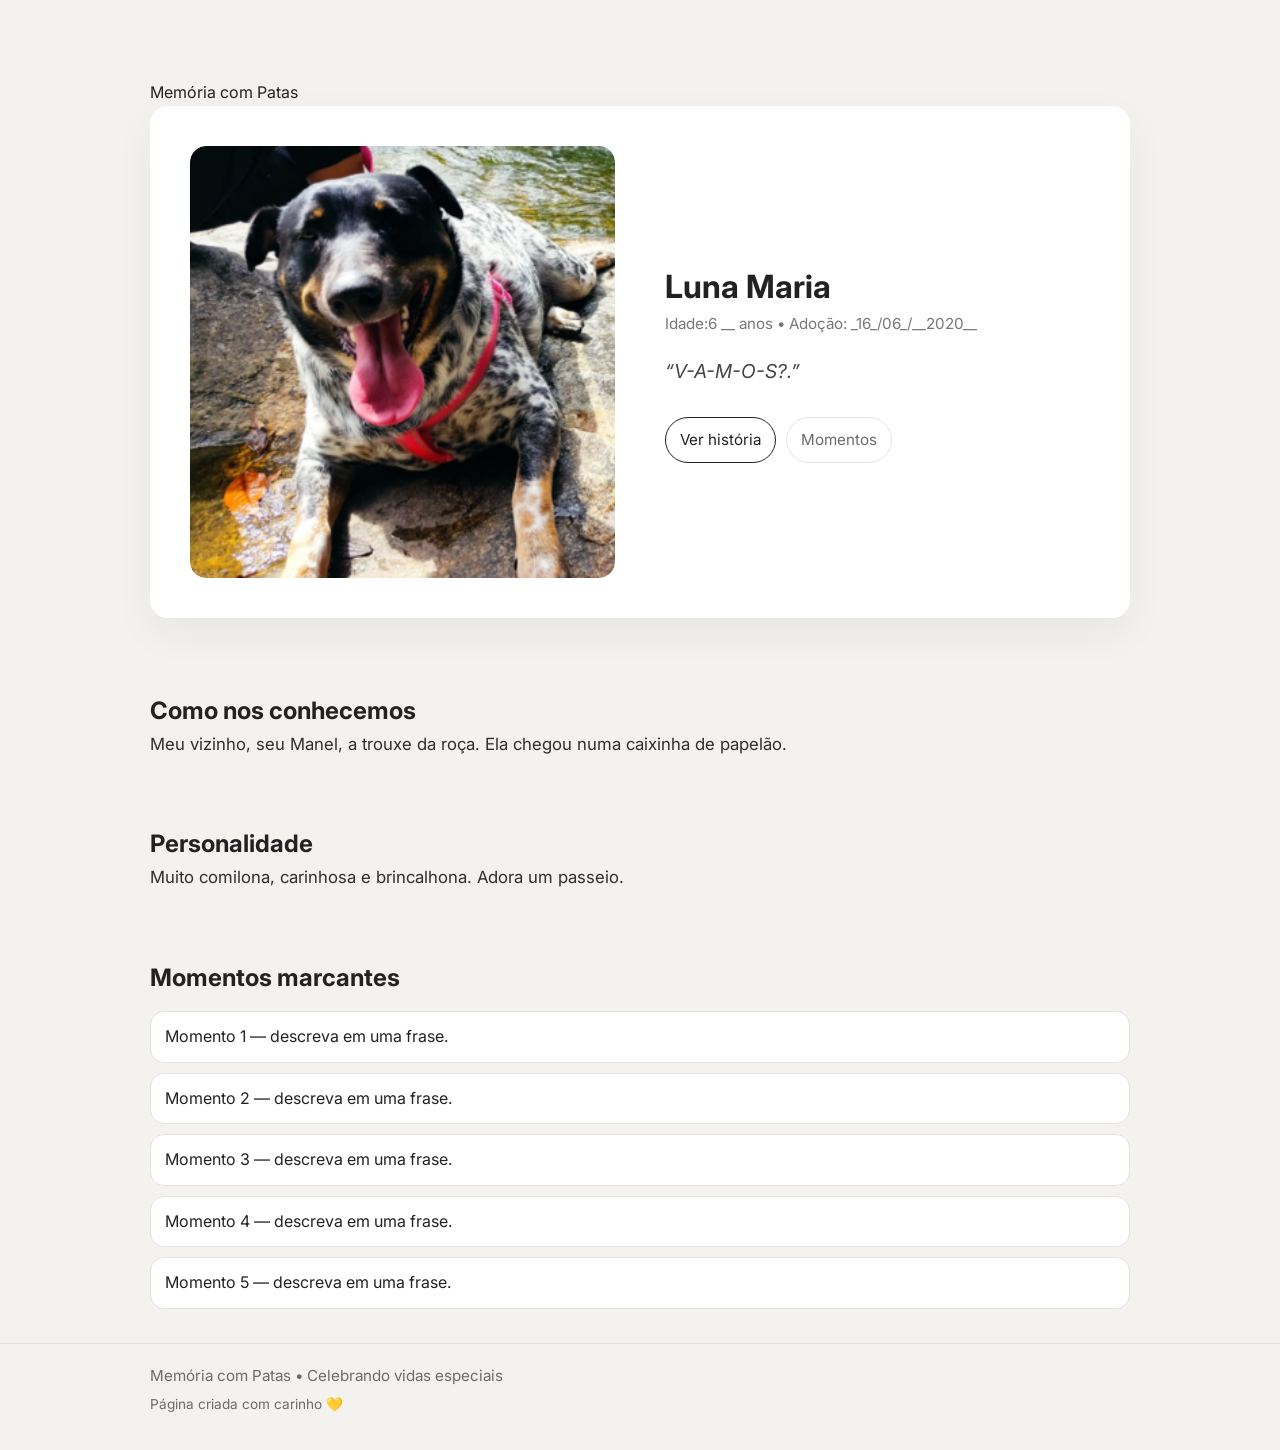
==== vida-modelo-1/index.html @ 33145efc "feat: refinamento do hero e ajuste de tipografia com Playfair e Inter" ====
<!DOCTYPE html>
<html lang="pt-BR">
<head>
  <meta charset="UTF-8" />
  <meta name="viewport" content="width=device-width, initial-scale=1.0" />
  <title>Memória com Patas • Modelo Vida</title>
  <link href="https://fonts.googleapis.com/css2?family=Inter:wght@300;400;500&family=Playfair+Display:wght@500;600;700&display=swap" rel="stylesheet">
  <link rel="stylesheet" href="./style.css" />
  
</head>

<body>
  <header class="hero">
    <div class="container">
      <p class="brand">Memória com Patas</p>

      <div class="hero-card">
        <div class="hero-media" aria-label="Foto do pet">
          <!-- Troque o caminho pela foto do pet -->
         <img src="luninha-perfil.jpg" alt="Foto do pet">
        </div>

        <div class="hero-text">
          <h1 class="pet-name">Luna Maria</h1>
          <p class="pet-meta">Idade:6 <span>__ anos</span> • Adoção: <span>_16_/06_/__2020__</span></p>

          <p class="pet-phrase">“V-A-M-O-S?.”</p>

          <div class="hero-actions">
            <a class="btn" href="#historia">Ver história</a>
            <a class="btn btn-ghost" href="#momentos">Momentos</a>
          </div>
        </div>
      </div>

    </div>
  </header>

  <main>
    <section id="historia" class="section">
      <div class="container">
        <h2>Como nos conhecemos</h2>
        <p class="text">
         Meu vizinho, seu Manel, a trouxe da roça. Ela chegou numa caixinha de papelão.
        </p>
      </div>
    </section>

    <section class="section">
      <div class="container">
        <h2>Personalidade</h2>
        <p class="text">
          Muito comilona, carinhosa e brincalhona. Adora um passeio.
        </p>
      </div>
    </section>

    <section id="momentos" class="section">
      <div class="container">
        <h2>Momentos marcantes</h2>

        <ul class="moments">
          <li class="moment">Momento 1 — descreva em uma frase.</li>
          <li class="moment">Momento 2 — descreva em uma frase.</li>
          <li class="moment">Momento 3 — descreva em uma frase.</li>
          <li class="moment">Momento 4 — descreva em uma frase.</li>
          <li class="moment">Momento 5 — descreva em uma frase.</li>
        </ul>
      </div>
    </section>
  </main>

  <footer class="footer">
    <div class="container">
      <p>Memória com Patas • Celebrando vidas especiais</p>
      <p class="small">Página criada com carinho 💛</p>
    </div>
  </footer>

  <script src="./script.js"></script>
</body>
</html>
---- vida-modelo-1/style.css ----
:root{
  --bg: #f7f6f3;
  --card: #ffffff;
  --text: #222;
  --muted: #6b6b6b;
  --line: #e6e3dd;
  --shadow: 0 10px 30px rgba(0,0,0,.06);
  --radius: 16px;
}

*{ margin:0; padding:0; box-sizing:border-box; }

body{
 font-family: 'Inter', sans-serif;
  background: #f4f2ee;
  color: #222;
  line-height: 1.6;
}

.container{
  width: min(980px, 92%);
  margin: 0 auto;
}

.brand{
  .brand {
  font-size: 0.75rem;
  letter-spacing: 3px;
  text-transform: uppercase;
  color: #999;
  margin-bottom: 25px;
}
}

.hero {
  padding: 80px 0 40px;
}

.hero-card {
  display: grid;
  grid-template-columns: 1fr 1fr;
  gap: 50px;
  background: #ffffff;
  border-radius: 18px;
  padding: 40px;
  box-shadow: 0 15px 40px rgba(0, 0, 0, 0.05);
}

.hero-media {
  border-radius: 16px;
  overflow: hidden;
}

.hero-media img {
  width: 100%;
  height: 100%;
  object-fit: cover;
  border-radius: 16px;
}

.hero-text {
  display: flex;
  flex-direction: column;
  justify-content: center;
}

.pet-name {
  .pet-name {
  font-family: 'Playfair Display', serif;
  font-size: 3.2rem;
  font-weight: 600;
  letter-spacing: 0.5px;
  margin-bottom: 18px;
  line-height: 1.2;
}
}

.pet-meta {
  font-size: 0.95rem;
  color: #777;
  margin-bottom: 20px;
}

.pet-phrase {
  font-style: italic;
  font-size: 1.2rem;
  color: #444;
  margin-bottom: 30px;
  line-height: 1.6;
}


.hero-actions{
  display:flex;
  gap: 10px;
  flex-wrap: wrap;
}

.btn{
  display:inline-block;
  padding: 10px 14px;
  border-radius: 999px;
  border: 1px solid var(--text);
  text-decoration: none;
  color: var(--text);
  font-size: .95rem;
  transition: .2s ease;
}

.btn:hover{
  transform: translateY(-1px);
}

.btn-ghost{
  border-color: var(--line);
  color: var(--muted);
}

.section{
  padding: 34px 0;
}

.section h2{
  section h2 {
  font-family: 'Playfair Display', serif;
  font-size: 1.8rem;
  font-weight: 600;
  margin-bottom: 10px;
}
}

.text{
  color: #2e2e2e;
  font-size: 1.05rem;
}

.moments{
  list-style: none;
  margin-top: 14px;
  display: grid;
  gap: 10px;
}

.moment{
  background: var(--card);
  border: 1px solid var(--line);
  border-radius: 14px;
  padding: 12px 14px;
}

.footer{
  border-top: 1px solid var(--line);
  padding: 20px 0 34px;
  color: var(--muted);
  font-size: .95rem;
}

.small{
  font-size: .85rem;
  margin-top: 6px;
}

/* Responsivo */
@media (max-width: 860px){
  .hero-card{
    grid-template-columns: 1fr;
  }
}
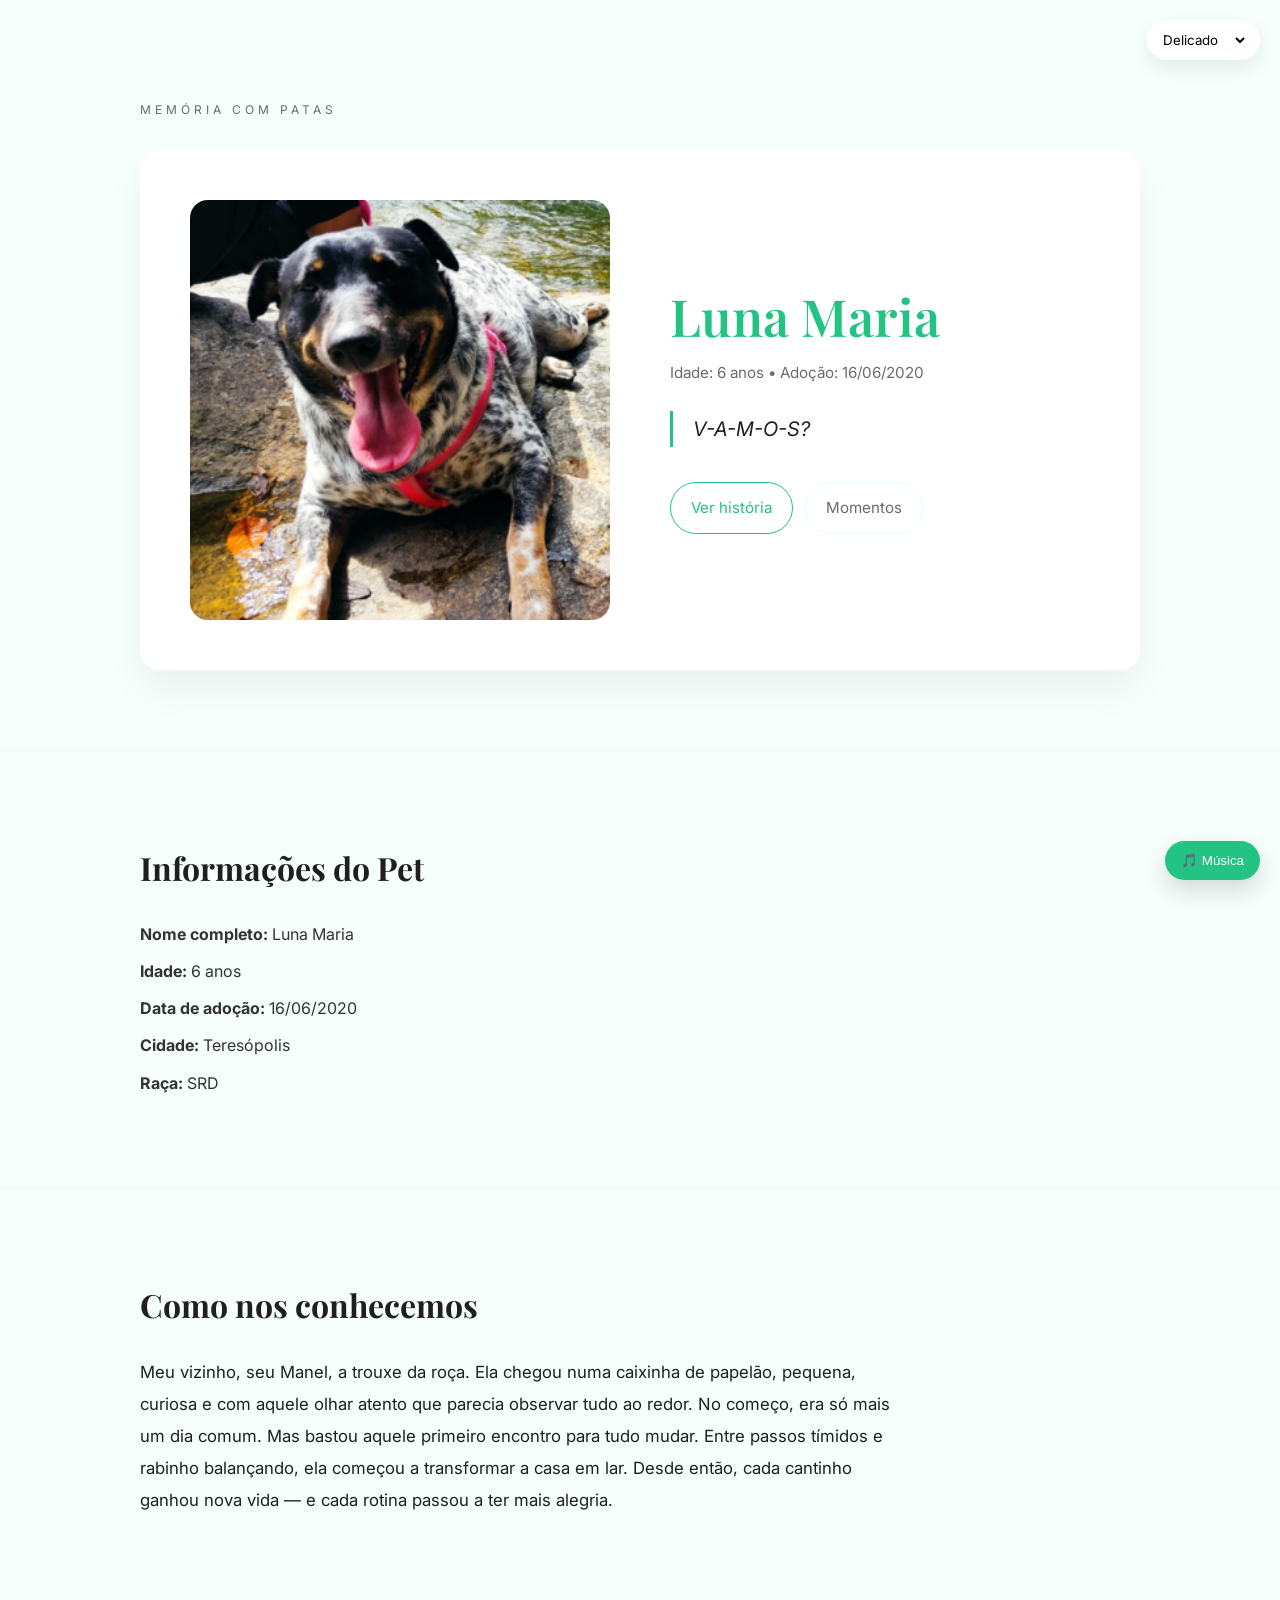
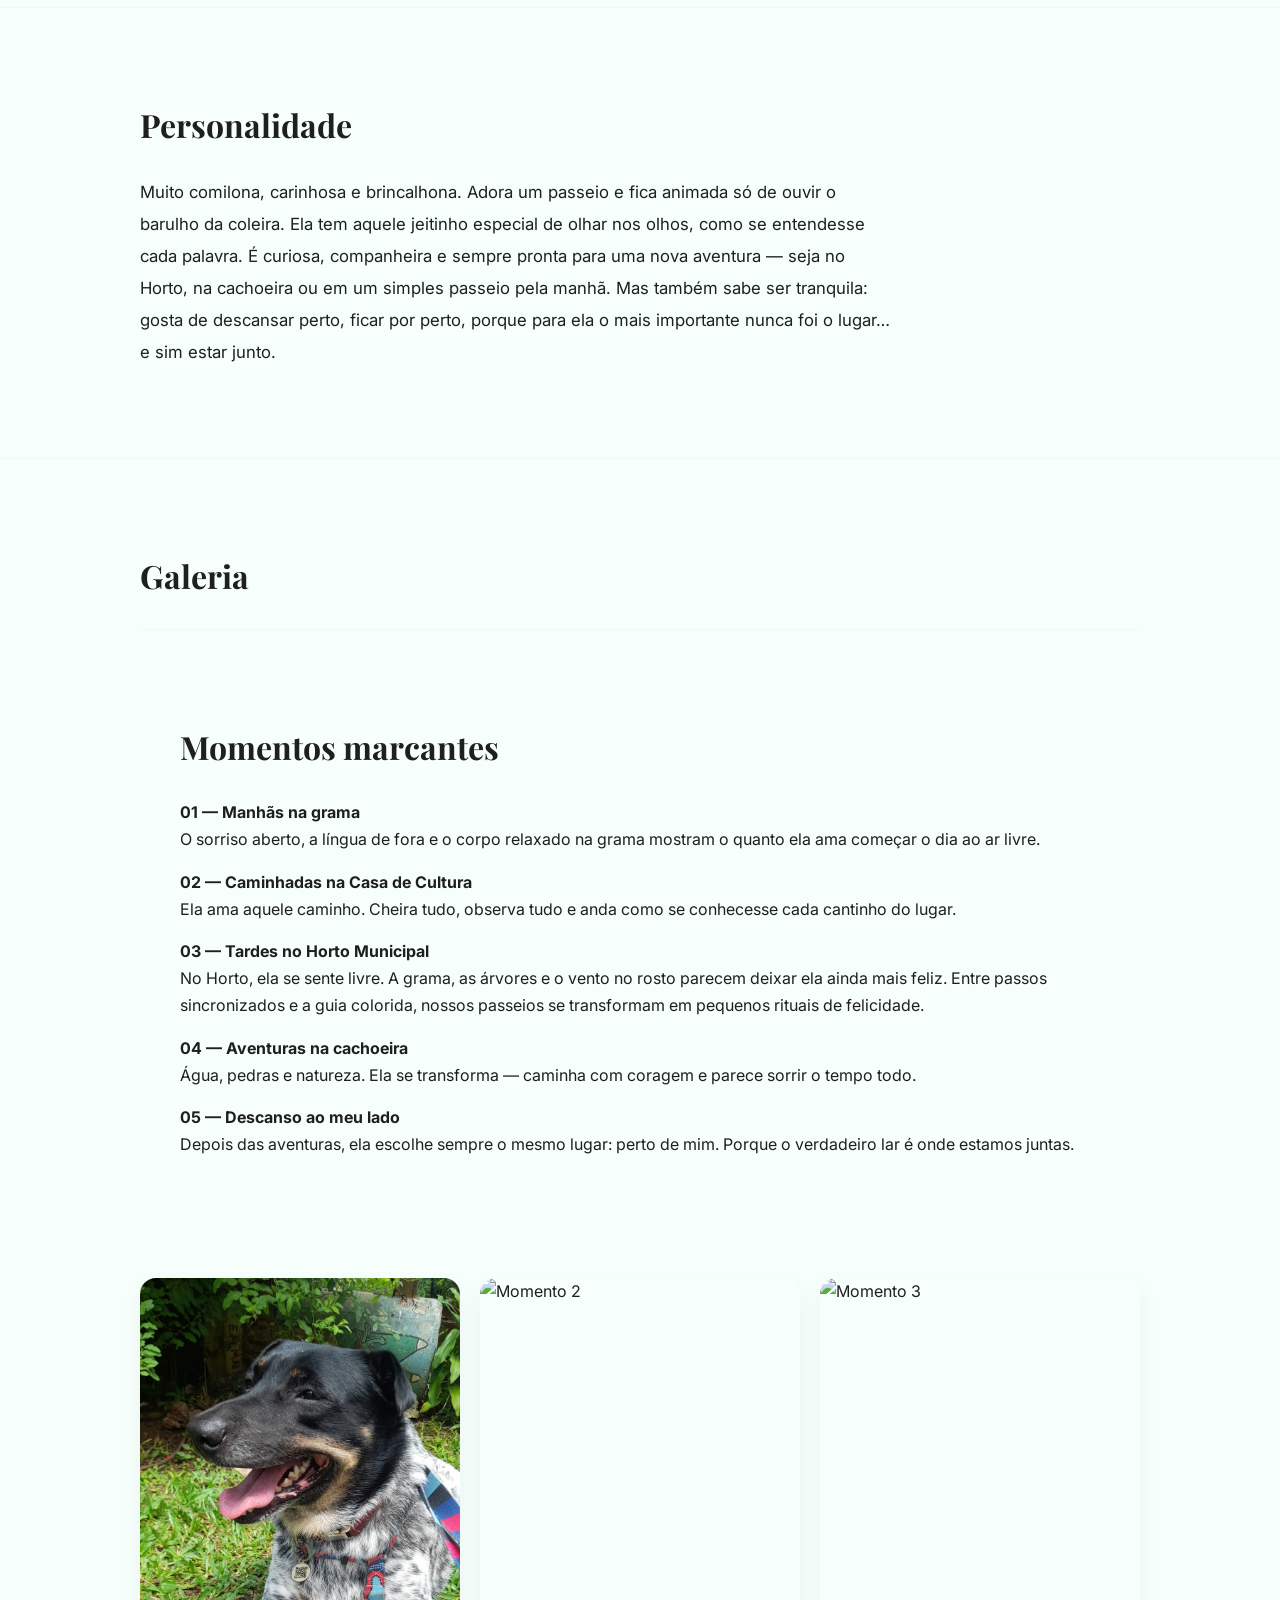
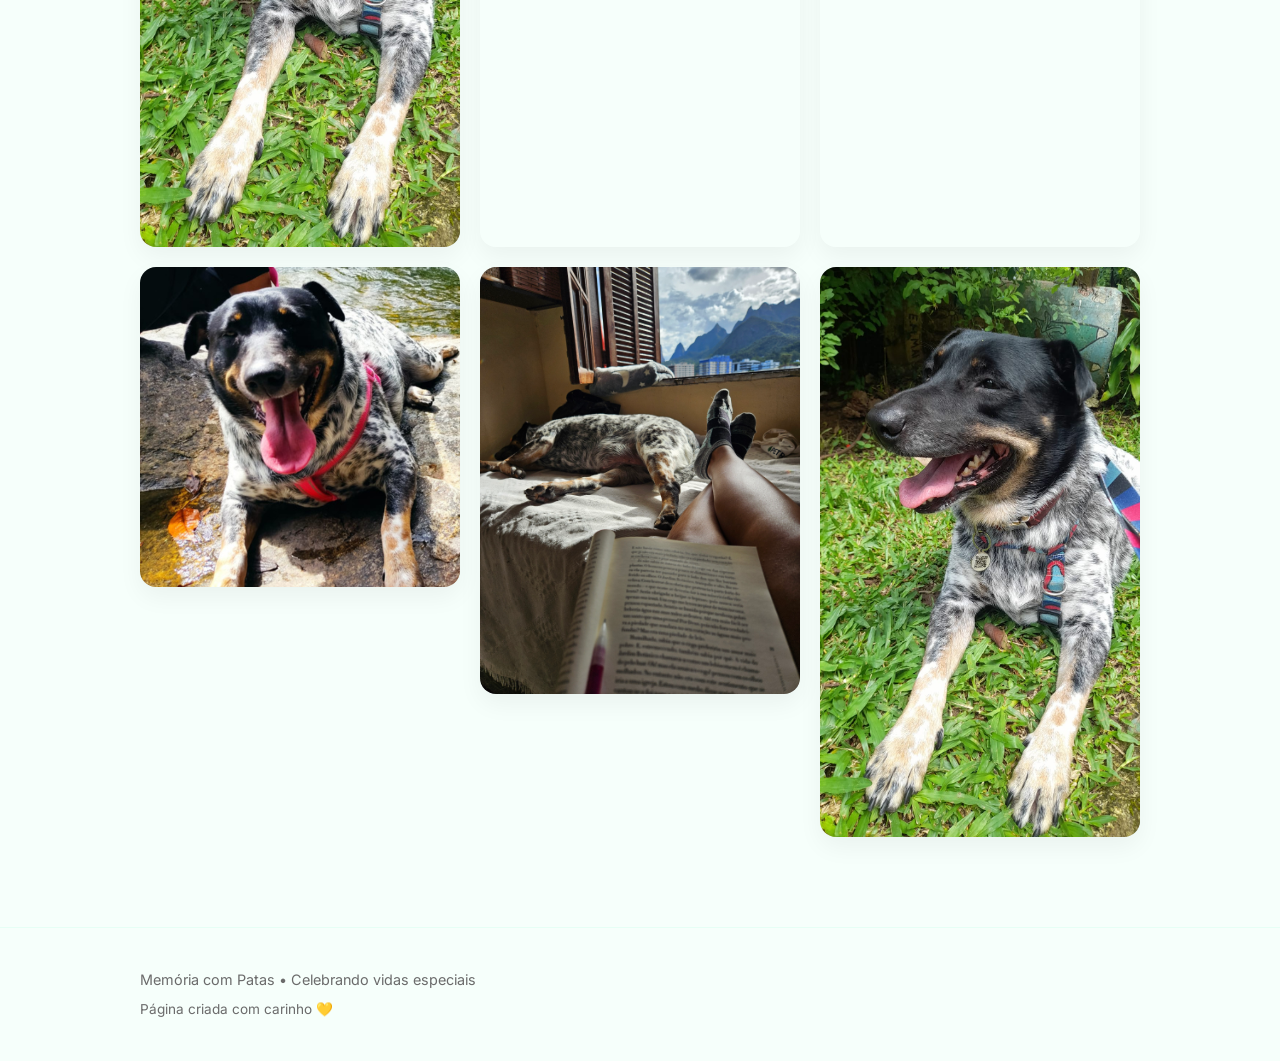
==== commit dc603998: "Implementa música opcional e troca de tema" ====
--- a/vida-modelo-1/index.html
+++ b/vida-modelo-1/index.html
@@ -4,70 +4,165 @@
   <meta charset="UTF-8" />
   <meta name="viewport" content="width=device-width, initial-scale=1.0" />
   <title>Memória com Patas • Modelo Vida</title>
+
   <link href="https://fonts.googleapis.com/css2?family=Inter:wght@300;400;500&family=Playfair+Display:wght@500;600;700&display=swap" rel="stylesheet">
   <link rel="stylesheet" href="./style.css" />
-  
 </head>
 
 <body>
+
+  <!-- HERO -->
   <header class="hero">
     <div class="container">
       <p class="brand">Memória com Patas</p>
 
       <div class="hero-card">
-        <div class="hero-media" aria-label="Foto do pet">
-          <!-- Troque o caminho pela foto do pet -->
-         <img src="luninha-perfil.jpg" alt="Foto do pet">
+
+        <div class="hero-media">
+         <img src="assets/img/perfil3.jpg" alt="Foto do pet">
         </div>
 
         <div class="hero-text">
           <h1 class="pet-name">Luna Maria</h1>
-          <p class="pet-meta">Idade:6 <span>__ anos</span> • Adoção: <span>_16_/06_/__2020__</span></p>
+          <p class="pet-meta">
+            Idade: 6 anos • Adoção: 16/06/2020
+          </p>
 
-          <p class="pet-phrase">“V-A-M-O-S?.”</p>
+          <p class="pet-phrase">V-A-M-O-S?</p>
 
           <div class="hero-actions">
             <a class="btn" href="#historia">Ver história</a>
             <a class="btn btn-ghost" href="#momentos">Momentos</a>
           </div>
         </div>
+
       </div>
-
     </div>
   </header>
 
+  <section class="section">
+  <div class="container">
+    <h2>Informações do Pet</h2>
+
+    <div class="pet-info">
+      <p><strong>Nome completo:</strong> Luna Maria</p>
+      <p><strong>Idade:</strong> 6 anos</p>
+      <p><strong>Data de adoção:</strong> 16/06/2020</p>
+      <p><strong>Cidade:</strong> Teresópolis</p>
+      <p><strong>Raça:</strong> SRD</p>
+    </div>
+  </div>
+</section>
+
   <main>
+
+    <!-- HISTÓRIA -->
     <section id="historia" class="section">
       <div class="container">
         <h2>Como nos conhecemos</h2>
         <p class="text">
-         Meu vizinho, seu Manel, a trouxe da roça. Ela chegou numa caixinha de papelão.
+         Meu vizinho, seu Manel, a trouxe da roça. Ela chegou numa caixinha de papelão, pequena, curiosa e com aquele olhar atento que parecia observar tudo ao redor.
+
+No começo, era só mais um dia comum. Mas bastou aquele primeiro encontro para tudo mudar. Entre passos tímidos e rabinho balançando, ela começou a transformar a casa em lar.
+
+Desde então, cada cantinho ganhou nova vida — e cada rotina passou a ter mais alegria.
         </p>
       </div>
     </section>
 
+    <!-- PERSONALIDADE -->
     <section class="section">
       <div class="container">
         <h2>Personalidade</h2>
         <p class="text">
-          Muito comilona, carinhosa e brincalhona. Adora um passeio.
+          Muito comilona, carinhosa e brincalhona. Adora um passeio e fica animada só de ouvir o barulho da coleira.
+
+Ela tem aquele jeitinho especial de olhar nos olhos, como se entendesse cada palavra. É curiosa, companheira e sempre pronta para uma nova aventura — seja no Horto, na cachoeira ou em um simples passeio pela manhã.
+
+Mas também sabe ser tranquila: gosta de descansar perto, ficar por perto, porque para ela o mais importante nunca foi o lugar… e sim estar junto.
         </p>
       </div>
     </section>
 
-    <section id="momentos" class="section">
+    <!-- MOMENTOS -->
+    
+    <!-- GALERIA (AGORA SEPARADA CORRETAMENTE) -->
+    <section class="section">
       <div class="container">
-        <h2>Momentos marcantes</h2>
+        <h2>Galeria</h2>
+<!-- MOMENTOS -->
+<section id="momentos" class="section">
+  <div class="container">
+    <h2>Momentos marcantes</h2>
 
-        <ul class="moments">
-          <li class="moment">Momento 1 — descreva em uma frase.</li>
-          <li class="moment">Momento 2 — descreva em uma frase.</li>
-          <li class="moment">Momento 3 — descreva em uma frase.</li>
-          <li class="moment">Momento 4 — descreva em uma frase.</li>
-          <li class="moment">Momento 5 — descreva em uma frase.</li>
-        </ul>
+    <div class="moments">
+
+      <div class="moment-card">
+        <p class="moment-text">
+          <strong>01 — Manhãs na grama</strong><br>
+          O sorriso aberto, a língua de fora e o corpo relaxado na grama mostram o quanto ela ama começar o dia ao ar livre.
+        </p>
+      </div>
+
+      <div class="moment-card">
+        <p class="moment-text">
+          <strong>02 — Caminhadas na Casa de Cultura</strong><br>
+          Ela ama aquele caminho. Cheira tudo, observa tudo e anda como se conhecesse cada cantinho do lugar.
+        </p>
+      </div>
+
+      <div class="moment-card">
+        <p class="moment-text">
+          <strong>03 — Tardes no Horto Municipal</strong><br>
+          No Horto, ela se sente livre. A grama, as árvores e o vento no rosto parecem deixar ela ainda mais feliz.  
+          Entre passos sincronizados e a guia colorida, nossos passeios se transformam em pequenos rituais de felicidade.
+        </p>
+      </div>
+
+      <div class="moment-card">
+        <p class="moment-text">
+          <strong>04 — Aventuras na cachoeira</strong><br>
+          Água, pedras e natureza. Ela se transforma — caminha com coragem e parece sorrir o tempo todo.
+        </p>
+      </div>
+
+      <div class="moment-card">
+        <p class="moment-text">
+          <strong>05 — Descanso ao meu lado</strong><br>
+          Depois das aventuras, ela escolhe sempre o mesmo lugar: perto de mim. Porque o verdadeiro lar é onde estamos juntas.
+        </p>
+      </div>
+
+    </div>
+  </div>
+</section>
+        <div class="gallery">
+          <img src="assets/img/galeria-1.jpg" alt="Momento 1">
+          <img src="assets/img/galeria-2.jpg" alt="Momento 2">
+          <img src="assets/img/galeria-3.jpg" alt="Momento 3">
+          <img src="assets/img/galeria-4.jpg" alt="Momento 4">
+          <img src="assets/img/galeria-5.jpg" alt="Momento 5">
+          <img src="assets/img/galeria-6.jpg" alt="Momento 6">
+        </div>
       </div>
     </section>
+
+   <section class="section" id="video-section" style="display: none;">
+  <div class="container">
+    <h2>Vídeo Especial</h2>
+
+    <div class="video-wrapper">
+      <iframe 
+        id="video-frame"
+        src=""
+        title="Vídeo do pet"
+        frameborder="0"
+        allowfullscreen>
+      </iframe>
+    </div>
+  </div>
+</section>
+
   </main>
 
   <footer class="footer">
@@ -77,6 +172,26 @@
     </div>
   </footer>
 
+
+
+  <!-- Música opcional -->
+<audio id="bg-music" loop></audio>
+
+<button id="music-toggle" class="music-btn" style="display: none;">
+  🎵 Música
+</button>
+
+<!-- Seletor de Tema -->
+<div class="theme-selector">
+  <select id="theme-select">
+    <option value="delicado">Delicado</option>
+    <option value="alegre">Alegre</option>
+    <option value="moderno">Moderno</option>
+    <option value="minimalista">Minimalista</option>
+  </select>
+</div>
+
   <script src="./script.js"></script>
+
 </body>
 </html>
--- a/vida-modelo-1/style.css
+++ b/vida-modelo-1/style.css
@@ -1,158 +1,239 @@
+/* ============================= */
+/* VARIÁVEIS */
+/* ============================= */
+
 :root{
-  --bg: #f7f6f3;
+  --bg: #f6fffb;
   --card: #ffffff;
-  --text: #222;
+  --text: #1f1f1f;
   --muted: #6b6b6b;
-  --line: #e6e3dd;
-  --shadow: 0 10px 30px rgba(0,0,0,.06);
-  --radius: 16px;
-}
-
-*{ margin:0; padding:0; box-sizing:border-box; }
+  --line: #e6fff5;
+  --accent: #23c483;
+  --shadow: 0 20px 40px rgba(0,0,0,.05);
+  --radius: 20px;
+}
+
+/* RESET */
+*{
+  margin:0;
+  padding:0;
+  box-sizing:border-box;
+}
 
 body{
- font-family: 'Inter', sans-serif;
-  background: #f4f2ee;
-  color: #222;
-  line-height: 1.6;
+  font-family: 'Inter', sans-serif;
+  background: var(--bg);
+  color: var(--text);
+  line-height: 1.7;
 }
 
 .container{
-  width: min(980px, 92%);
+  width: min(1000px, 92%);
   margin: 0 auto;
 }
 
+/* BRAND */
 .brand{
-  .brand {
   font-size: 0.75rem;
-  letter-spacing: 3px;
+  letter-spacing: 4px;
   text-transform: uppercase;
-  color: #999;
-  margin-bottom: 25px;
-}
-}
-
-.hero {
-  padding: 80px 0 40px;
-}
-
-.hero-card {
+  color: var(--muted);
+  margin: 40px 0 30px;
+}
+
+/* HERO */
+.hero{
+  padding: 60px 0 80px;
+}
+
+.hero-card{
   display: grid;
   grid-template-columns: 1fr 1fr;
-  gap: 50px;
-  background: #ffffff;
+  gap: 60px;
+  background: var(--card);
+  border-radius: var(--radius);
+  padding: 50px;
+  box-shadow: var(--shadow);
+}
+
+/* 🔥 FOTO PRINCIPAL CORRIGIDA */
+.hero-media{
+  height: 420px;
   border-radius: 18px;
-  padding: 40px;
-  box-shadow: 0 15px 40px rgba(0, 0, 0, 0.05);
-}
-
-.hero-media {
-  border-radius: 16px;
   overflow: hidden;
 }
 
-.hero-media img {
+.hero-media img{
   width: 100%;
   height: 100%;
   object-fit: cover;
-  border-radius: 16px;
-}
-
-.hero-text {
+}
+
+.hero-text{
   display: flex;
   flex-direction: column;
   justify-content: center;
 }
 
-.pet-name {
-  .pet-name {
+.pet-name{
   font-family: 'Playfair Display', serif;
   font-size: 3.2rem;
   font-weight: 600;
-  letter-spacing: 0.5px;
-  margin-bottom: 18px;
-  line-height: 1.2;
-}
-}
-
-.pet-meta {
+  margin-bottom: 15px;
+  line-height: 1.15;
+  color: var(--accent);
+}
+
+.pet-info{
+  display: grid;
+  gap: 10px;
+  margin-top: 15px;
+  font-size: 1rem;
+  color: #333;
+}
+
+.pet-info p{
+  margin: 0;
+}
+
+.pet-meta{
   font-size: 0.95rem;
-  color: #777;
-  margin-bottom: 20px;
-}
-
-.pet-phrase {
+  color: var(--muted);
+  margin-bottom: 25px;
+}
+
+.pet-phrase{
   font-style: italic;
-  font-size: 1.2rem;
-  color: #444;
-  margin-bottom: 30px;
-  line-height: 1.6;
-}
-
-
+  font-size: 1.25rem;
+  margin-bottom: 35px;
+  padding-left: 20px;
+  border-left: 3px solid var(--accent);
+  line-height: 1.8;
+}
+
+/* BOTÕES */
 .hero-actions{
   display:flex;
-  gap: 10px;
+  gap: 12px;
   flex-wrap: wrap;
 }
 
 .btn{
   display:inline-block;
-  padding: 10px 14px;
+  padding: 12px 20px;
   border-radius: 999px;
-  border: 1px solid var(--text);
+  border: 1px solid var(--accent);
   text-decoration: none;
-  color: var(--text);
+  color: var(--accent);
   font-size: .95rem;
-  transition: .2s ease;
+  transition: .3s ease;
 }
 
 .btn:hover{
-  transform: translateY(-1px);
+  background: var(--accent);
+  color: white;
 }
 
 .btn-ghost{
-  border-color: var(--line);
-  color: var(--muted);
-}
-
+  border: 1px solid var(--line);
+  color: var(--muted);
+}
+
+/* SEÇÕES */
 .section{
-  padding: 34px 0;
+  padding: 90px 0;
+  border-top: 1px solid var(--line);
 }
 
 .section h2{
-  section h2 {
   font-family: 'Playfair Display', serif;
-  font-size: 1.8rem;
-  font-weight: 600;
-  margin-bottom: 10px;
-}
+  font-size: 2rem;
+  margin-bottom: 25px;
 }
 
 .text{
-  color: #2e2e2e;
+  max-width: 750px;
   font-size: 1.05rem;
-}
-
+  line-height: 1.9;
+}
+
+/* MOMENTOS */
 .moments{
   list-style: none;
-  margin-top: 14px;
-  display: grid;
-  gap: 10px;
+  margin-top: 25px;
+  display: grid;
+  gap: 15px;
 }
 
 .moment{
   background: var(--card);
   border: 1px solid var(--line);
   border-radius: 14px;
-  padding: 12px 14px;
-}
-
+  padding: 14px 18px;
+}
+
+.gallery{
+  display: grid;
+  grid-template-columns: repeat(3, 1fr);
+  gap: 20px;
+  margin-top: 30px;
+}
+
+.gallery img{
+  width: 100%;
+  height: auto;
+  border-radius: 16px;
+  box-shadow: 0 10px 25px rgba(0,0,0,0.05);
+}
+
+.gallery img:hover{
+  transform: translateY(-5px);
+}
+
+.video-wrapper{
+  margin-top: 20px;
+  position: relative;
+  padding-bottom: 56.25%;
+  height: 0;
+  overflow: hidden;
+  border-radius: 16px;
+  box-shadow: 0 15px 35px rgba(0,0,0,0.08);
+}
+
+.video-wrapper iframe{
+  position: absolute;
+  top: 0;
+  left: 0;
+  width: 100%;
+  height: 100%;
+}
+
+.music-btn{
+  position: fixed;
+  bottom: 20px;
+  right: 20px;
+  background: var(--accent);
+  color: white;
+  border: none;
+  padding: 12px 16px;
+  border-radius: 999px;
+  cursor: pointer;
+  box-shadow: 0 10px 25px rgba(0,0,0,0.15);
+  transition: 0.3s ease;
+}
+
+.music-btn:hover{
+  transform: scale(1.05);
+}
+
+
+
+/* FOOTER */
 .footer{
   border-top: 1px solid var(--line);
-  padding: 20px 0 34px;
-  color: var(--muted);
-  font-size: .95rem;
+  padding: 40px 0;
+  color: var(--muted);
+  font-size: .9rem;
 }
 
 .small{
@@ -160,9 +241,37 @@
   margin-top: 6px;
 }
 
-/* Responsivo */
-@media (max-width: 860px){
+/* RESPONSIVO */
+@media (max-width: 900px){
+
   .hero-card{
     grid-template-columns: 1fr;
   }
+
+  .pet-name{
+    font-size: 2.5rem;
+  }
+
+  .gallery{
+    grid-template-columns: 1fr;
+  }
+}
+
+.theme-selector{
+  position: fixed;
+  top: 20px;
+  right: 20px;
+  background: white;
+  padding: 8px 12px;
+  border-radius: 999px;
+  box-shadow: 0 8px 20px rgba(0,0,0,0.08);
+  font-size: 0.9rem;
+}
+
+.theme-selector select{
+  border: none;
+  outline: none;
+  background: transparent;
+  font-family: 'Inter', sans-serif;
+  cursor: pointer;
 }
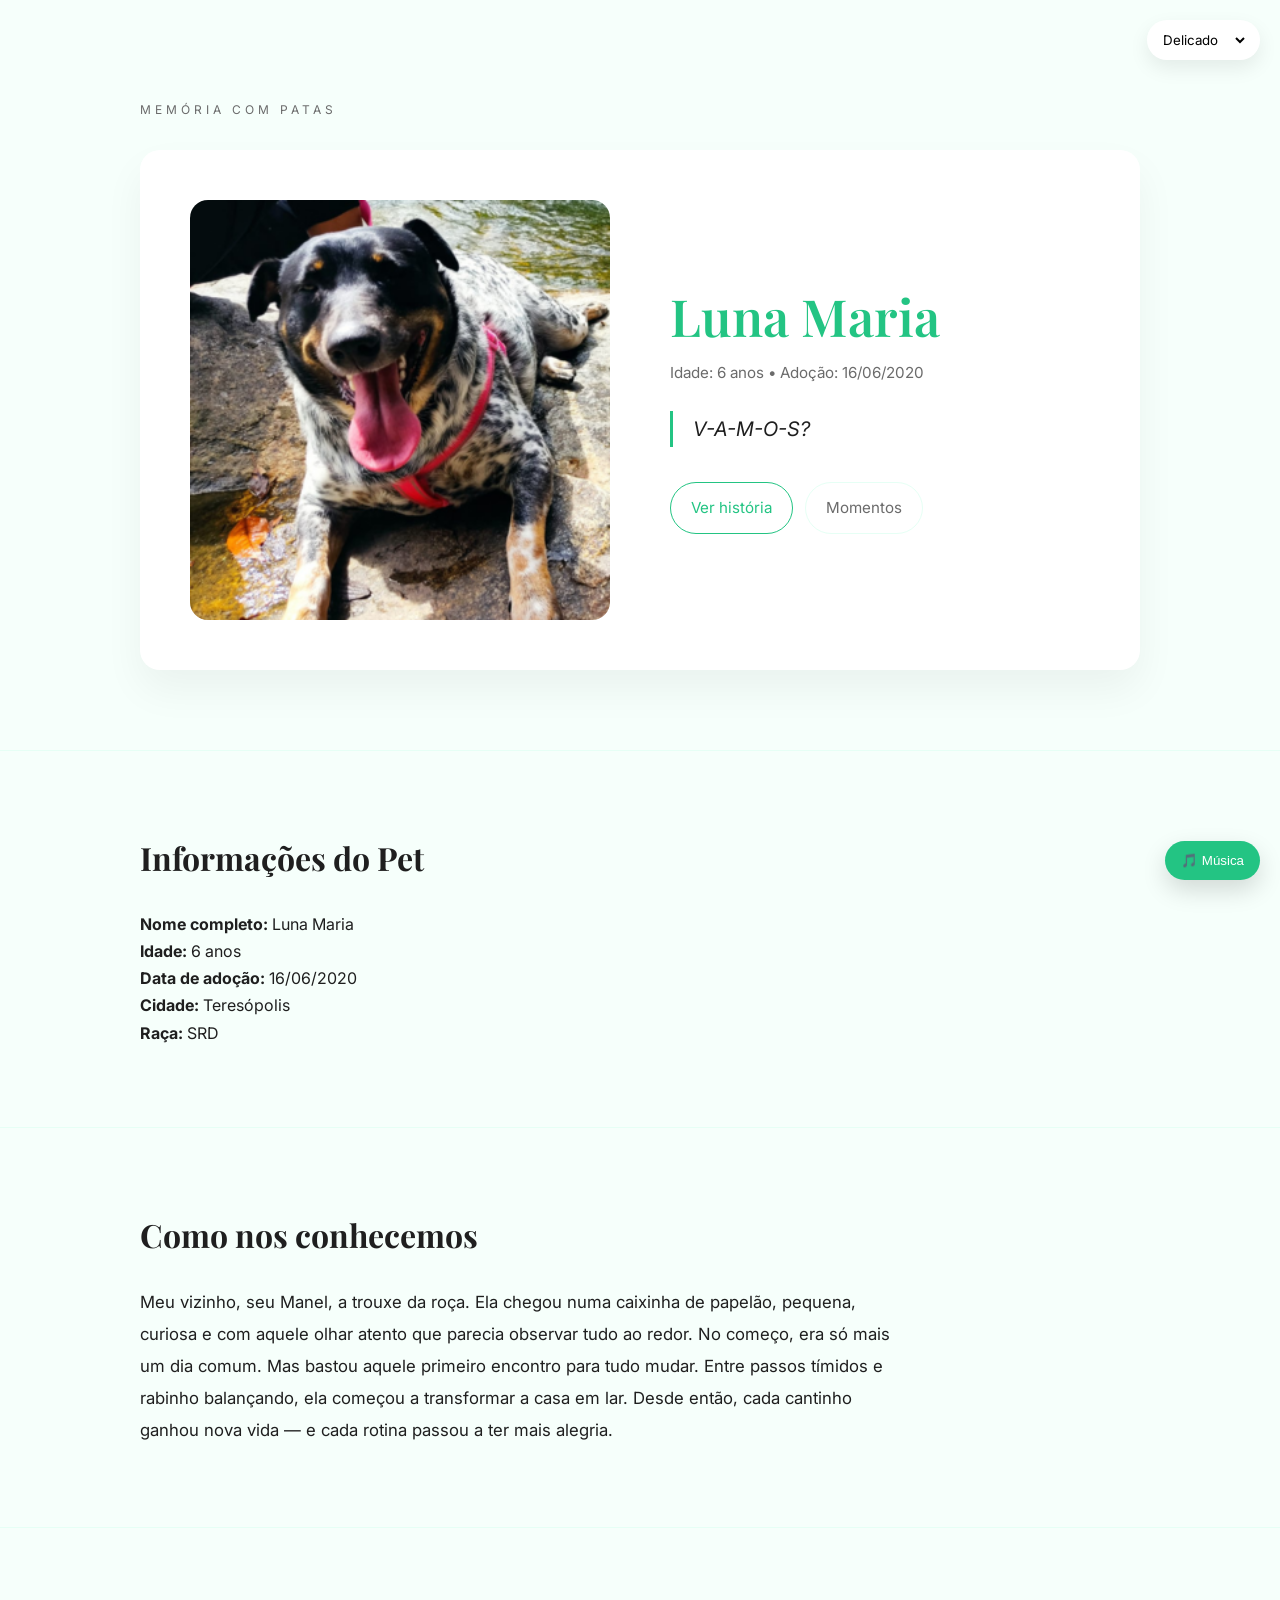
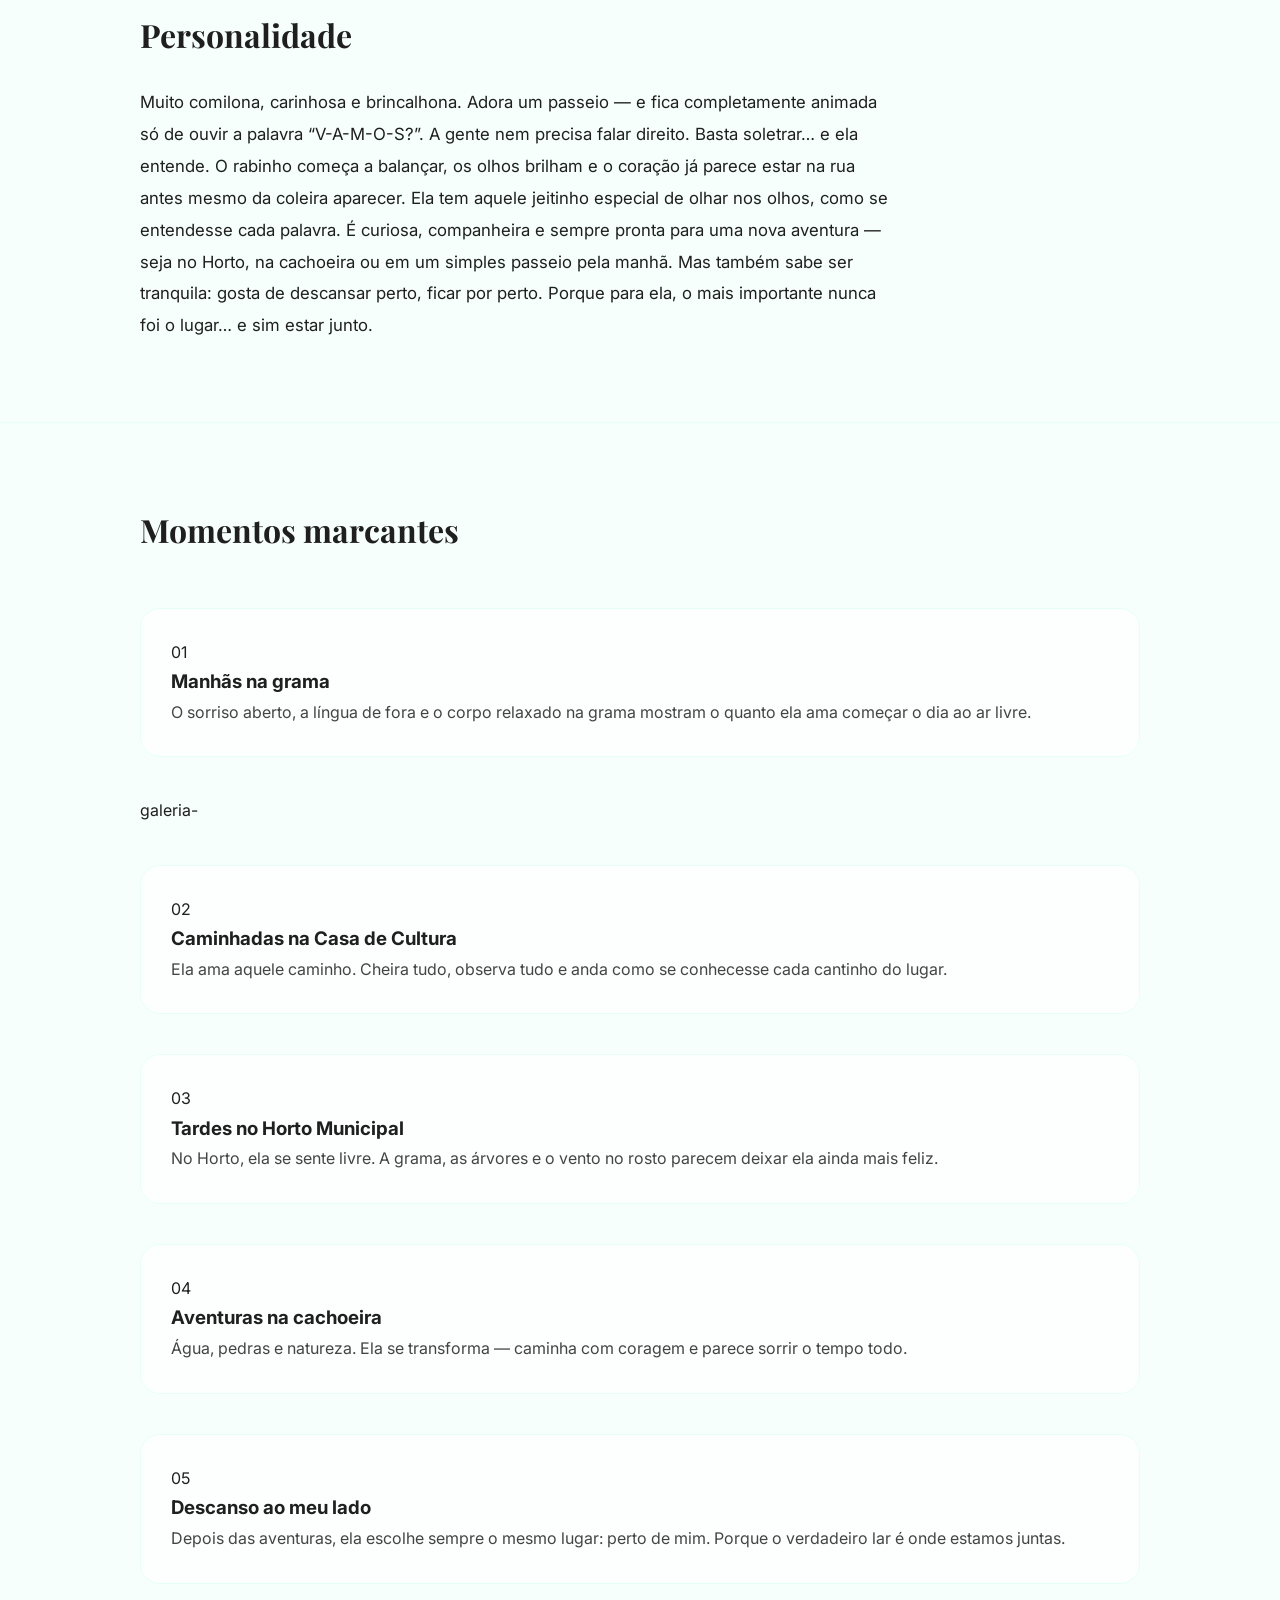
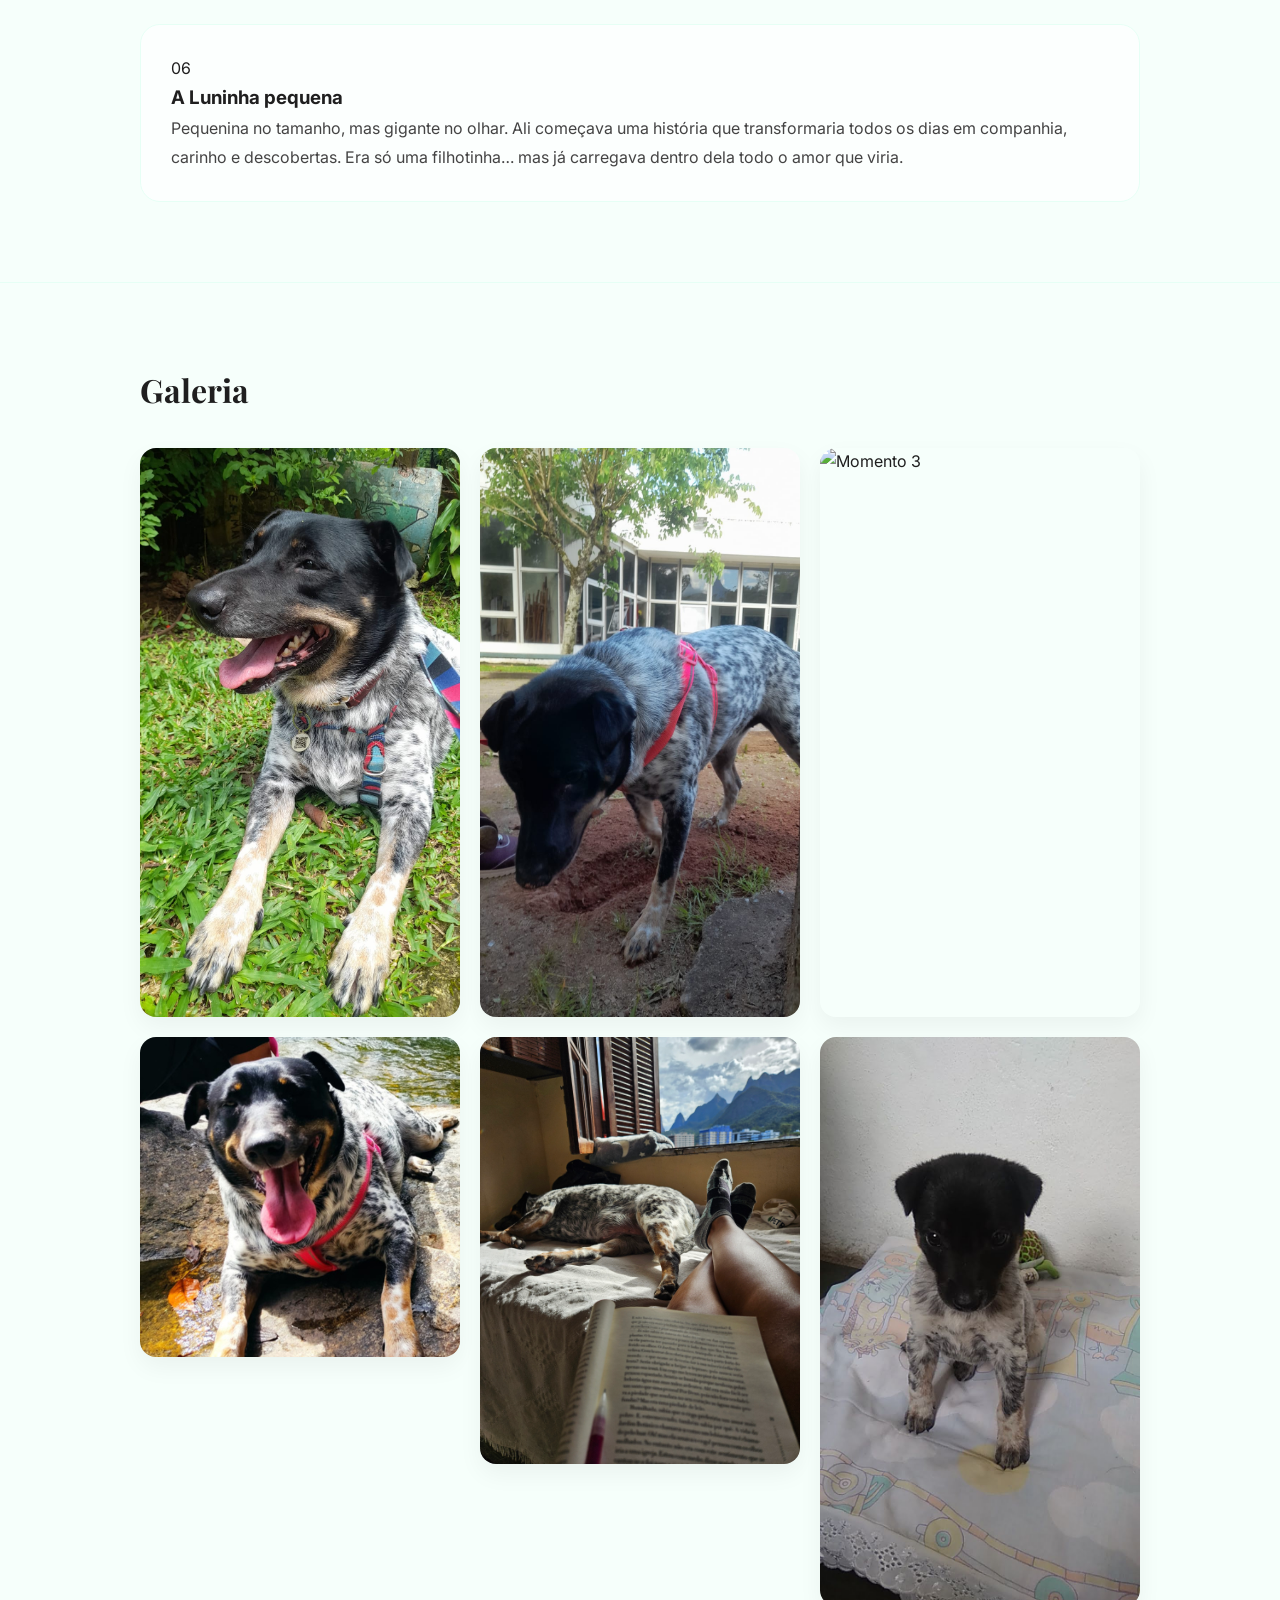
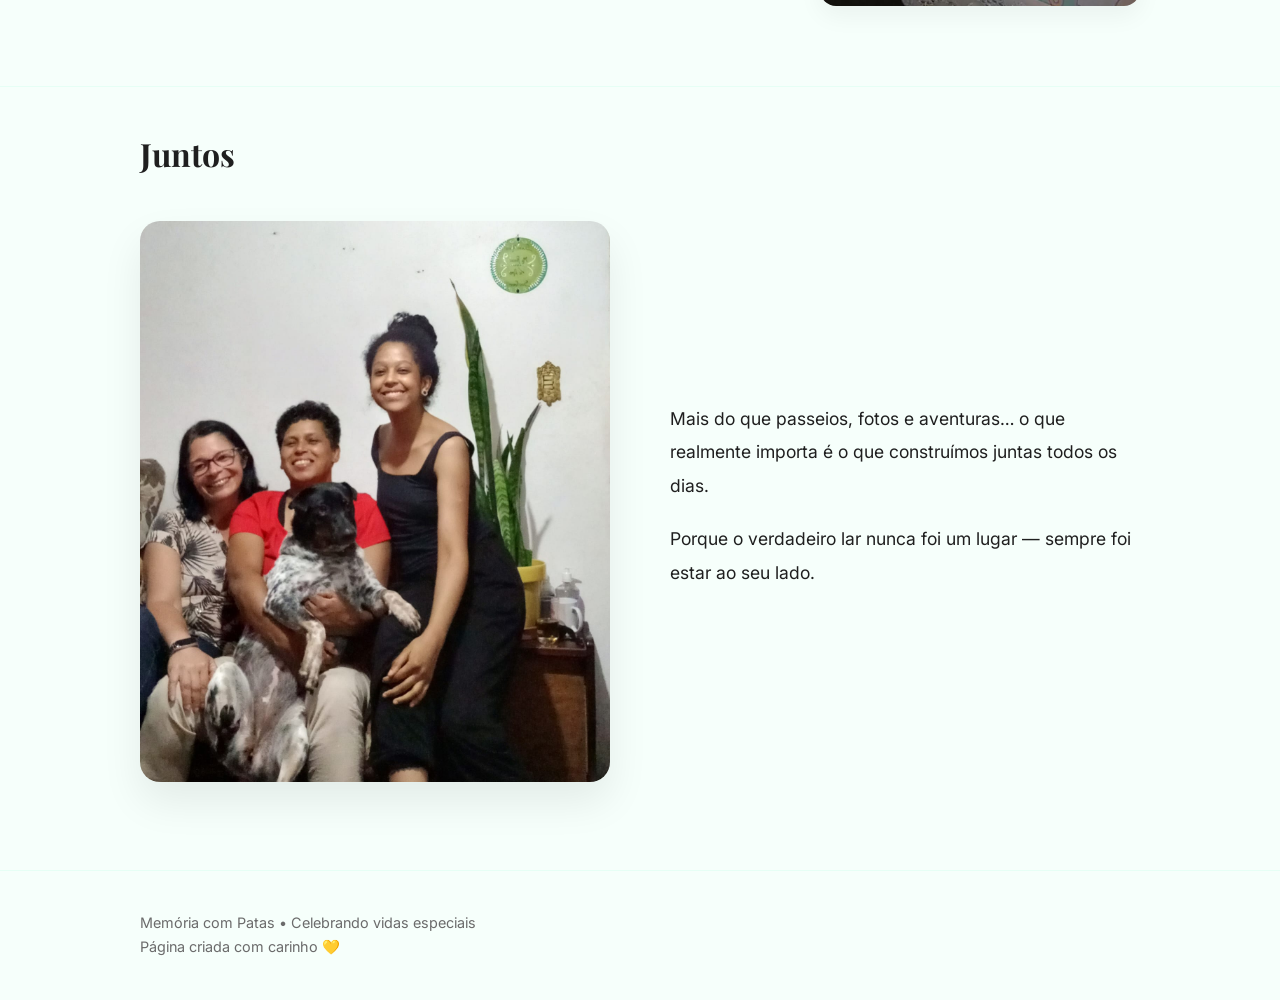
==== commit 47e3b0f1: "Atualiza imagens da galeria do modelo Memória com Patas" ====
--- a/vida-modelo-1/index.html
+++ b/vida-modelo-1/index.html
@@ -75,22 +75,20 @@
       <div class="container">
         <h2>Personalidade</h2>
         <p class="text">
-          Muito comilona, carinhosa e brincalhona. Adora um passeio e fica animada só de ouvir o barulho da coleira.
+        Muito comilona, carinhosa e brincalhona.
+Adora um passeio — e fica completamente animada só de ouvir a palavra “V-A-M-O-S?”.
+
+A gente nem precisa falar direito. Basta soletrar… e ela entende.
+O rabinho começa a balançar, os olhos brilham e o coração já parece estar na rua antes mesmo da coleira aparecer.
 
 Ela tem aquele jeitinho especial de olhar nos olhos, como se entendesse cada palavra. É curiosa, companheira e sempre pronta para uma nova aventura — seja no Horto, na cachoeira ou em um simples passeio pela manhã.
 
-Mas também sabe ser tranquila: gosta de descansar perto, ficar por perto, porque para ela o mais importante nunca foi o lugar… e sim estar junto.
+Mas também sabe ser tranquila: gosta de descansar perto, ficar por perto. Porque para ela, o mais importante nunca foi o lugar… e sim estar junto.
         </p>
       </div>
     </section>
 
-    <!-- MOMENTOS -->
-    
-    <!-- GALERIA (AGORA SEPARADA CORRETAMENTE) -->
-    <section class="section">
-      <div class="container">
-        <h2>Galeria</h2>
-<!-- MOMENTOS -->
+   <!-- MOMENTOS -->
 <section id="momentos" class="section">
   <div class="container">
     <h2>Momentos marcantes</h2>
@@ -98,54 +96,89 @@
     <div class="moments">
 
       <div class="moment-card">
-        <p class="moment-text">
-          <strong>01 — Manhãs na grama</strong><br>
+        <div class="moment-header">
+          <span class="moment-number">01</span>
+          <h3 class="moment-title">Manhãs na grama</h3>
+        </div>
+        <p class="moment-text">
           O sorriso aberto, a língua de fora e o corpo relaxado na grama mostram o quanto ela ama começar o dia ao ar livre.
         </p>
       </div>
-
-      <div class="moment-card">
-        <p class="moment-text">
-          <strong>02 — Caminhadas na Casa de Cultura</strong><br>
+galeria-
+      <div class="moment-card">
+        <div class="moment-header">
+          <span class="moment-number">02</span>
+          <h3 class="moment-title">Caminhadas na Casa de Cultura</h3>
+        </div>
+        <p class="moment-text">
           Ela ama aquele caminho. Cheira tudo, observa tudo e anda como se conhecesse cada cantinho do lugar.
         </p>
       </div>
 
       <div class="moment-card">
-        <p class="moment-text">
-          <strong>03 — Tardes no Horto Municipal</strong><br>
-          No Horto, ela se sente livre. A grama, as árvores e o vento no rosto parecem deixar ela ainda mais feliz.  
-          Entre passos sincronizados e a guia colorida, nossos passeios se transformam em pequenos rituais de felicidade.
-        </p>
-      </div>
-
-      <div class="moment-card">
-        <p class="moment-text">
-          <strong>04 — Aventuras na cachoeira</strong><br>
+        <div class="moment-header">
+          <span class="moment-number">03</span>
+          <h3 class="moment-title">Tardes no Horto Municipal</h3>
+        </div>
+        <p class="moment-text">
+          No Horto, ela se sente livre. A grama, as árvores e o vento no rosto parecem deixar ela ainda mais feliz.
+        </p>
+      </div>
+
+      <div class="moment-card">
+        <div class="moment-header">
+          <span class="moment-number">04</span>
+          <h3 class="moment-title">Aventuras na cachoeira</h3>
+        </div>
+        <p class="moment-text">
           Água, pedras e natureza. Ela se transforma — caminha com coragem e parece sorrir o tempo todo.
         </p>
       </div>
 
       <div class="moment-card">
-        <p class="moment-text">
-          <strong>05 — Descanso ao meu lado</strong><br>
+        <div class="moment-header">
+          <span class="moment-number">05</span>
+          <h3 class="moment-title">Descanso ao meu lado</h3>
+        </div>
+        <p class="moment-text">
           Depois das aventuras, ela escolhe sempre o mesmo lugar: perto de mim. Porque o verdadeiro lar é onde estamos juntas.
         </p>
       </div>
 
-    </div>
-  </div>
-</section>
-        <div class="gallery">
-          <img src="assets/img/galeria-1.jpg" alt="Momento 1">
-          <img src="assets/img/galeria-2.jpg" alt="Momento 2">
-          <img src="assets/img/galeria-3.jpg" alt="Momento 3">
-          <img src="assets/img/galeria-4.jpg" alt="Momento 4">
-          <img src="assets/img/galeria-5.jpg" alt="Momento 5">
-          <img src="assets/img/galeria-6.jpg" alt="Momento 6">
-        </div>
-      </div>
-    </section>
+      <div class="moment-card">
+        <div class="moment-header">
+          <span class="moment-number">06</span>
+          <h3 class="moment-title">A Luninha pequena</h3>
+        </div>
+        <p class="moment-text">
+          Pequenina no tamanho, mas gigante no olhar.
+Ali começava uma história que transformaria todos os dias em companhia, carinho e descobertas.
+Era só uma filhotinha… mas já carregava dentro dela todo o amor que viria.
+        </p>
+      </div>
+
+    </div>
+  </div>
+</section>
+
+
+<!-- GALERIA -->
+<section class="section">
+  <div class="container">
+    <h2>Galeria</h2>
+
+    <div class="gallery">
+      <img src="assets/img/galeria-1.jpg" alt="Momento 1">
+      <img src="assets/img/galeria-02.jpg" alt="Momento 2">
+      <img src="assets/img/galeria-3.jpg" alt="Momento 3">
+      <img src="assets/img/galeria-4.jpg" alt="Momento 4">
+      <img src="assets/img/galeria-5.jpg" alt="Momento 5">
+      <img src="assets/img/galeria-06.jpg" alt="Momento 6">
+     
+    </div>
+
+  </div>
+</section>
 
    <section class="section" id="video-section" style="display: none;">
   <div class="container">
@@ -160,6 +193,33 @@
         allowfullscreen>
       </iframe>
     </div>
+  </div>
+</section>
+
+<!-- JUNTOS -->
+<section class="section" id="juntos" style="display: none;">
+  <div class="container">
+
+    <h2>Juntos</h2>
+
+    <div class="together-wrapper">
+      <div class="together-photo">
+        <img id="tutor-photo" src="" alt="Tutor e pet">
+      </div>
+
+      <div class="together-text">
+        <p>
+          Mais do que passeios, fotos e aventuras…  
+          o que realmente importa é o que construímos juntas todos os dias.
+        </p>
+
+        <p>
+          Porque o verdadeiro lar nunca foi um lugar —  
+          sempre foi estar ao seu lado.
+        </p>
+      </div>
+    </div>
+
   </div>
 </section>
 
--- a/vida-modelo-1/style.css
+++ b/vida-modelo-1/style.css
@@ -13,7 +13,10 @@
   --radius: 20px;
 }
 
+/* ============================= */
 /* RESET */
+/* ============================= */
+
 *{
   margin:0;
   padding:0;
@@ -25,14 +28,33 @@
   background: var(--bg);
   color: var(--text);
   line-height: 1.7;
-}
+  opacity: 0;
+  animation: fadeIn 1.2s ease forwards;
+}
+
+@keyframes fadeIn {
+  to { opacity: 1; }
+}
+
+*{
+  transition: background-color 0.4s ease,
+              color 0.4s ease,
+              border-color 0.4s ease;
+}
+
+/* ============================= */
+/* CONTAINER */
+/* ============================= */
 
 .container{
   width: min(1000px, 92%);
   margin: 0 auto;
 }
 
+/* ============================= */
 /* BRAND */
+/* ============================= */
+
 .brand{
   font-size: 0.75rem;
   letter-spacing: 4px;
@@ -41,7 +63,10 @@
   margin: 40px 0 30px;
 }
 
+/* ============================= */
 /* HERO */
+/* ============================= */
+
 .hero{
   padding: 60px 0 80px;
 }
@@ -56,7 +81,6 @@
   box-shadow: var(--shadow);
 }
 
-/* 🔥 FOTO PRINCIPAL CORRIGIDA */
 .hero-media{
   height: 420px;
   border-radius: 18px;
@@ -67,6 +91,12 @@
   width: 100%;
   height: 100%;
   object-fit: cover;
+  transition: transform 0.6s ease, filter 0.6s ease;
+}
+
+.hero-media img:hover{
+  transform: scale(1.03);
+  filter: brightness(1.05);
 }
 
 .hero-text{
@@ -84,18 +114,6 @@
   color: var(--accent);
 }
 
-.pet-info{
-  display: grid;
-  gap: 10px;
-  margin-top: 15px;
-  font-size: 1rem;
-  color: #333;
-}
-
-.pet-info p{
-  margin: 0;
-}
-
 .pet-meta{
   font-size: 0.95rem;
   color: var(--muted);
@@ -111,7 +129,10 @@
   line-height: 1.8;
 }
 
+/* ============================= */
 /* BOTÕES */
+/* ============================= */
+
 .hero-actions{
   display:flex;
   gap: 12px;
@@ -119,7 +140,6 @@
 }
 
 .btn{
-  display:inline-block;
   padding: 12px 20px;
   border-radius: 999px;
   border: 1px solid var(--accent);
@@ -139,9 +159,12 @@
   color: var(--muted);
 }
 
+/* ============================= */
 /* SEÇÕES */
+/* ============================= */
+
 .section{
-  padding: 90px 0;
+  padding: 80px 0;
   border-top: 1px solid var(--line);
 }
 
@@ -157,20 +180,38 @@
   line-height: 1.9;
 }
 
-/* MOMENTOS */
+/* ============================= */
+/* MOMENTOS PREMIUM */
+/* ============================= */
+
 .moments{
-  list-style: none;
-  margin-top: 25px;
   display: grid;
-  gap: 15px;
-}
-
-.moment{
-  background: var(--card);
+  gap: 40px;
+  margin-top: 50px;
+}
+
+.moment-card{
+  padding: 30px;
+  background: rgba(255,255,255,0.7);
+  border-radius: 20px;
+  backdrop-filter: blur(6px);
   border: 1px solid var(--line);
-  border-radius: 14px;
-  padding: 14px 18px;
-}
+  transition: transform 0.4s ease, box-shadow 0.4s ease;
+}
+
+.moment-card:hover{
+  transform: translateY(-5px);
+  box-shadow: 0 15px 35px rgba(0,0,0,0.08);
+}
+
+.moment-text{
+  line-height: 1.8;
+  color: #444;
+}
+
+/* ============================= */
+/* GALERIA */
+/* ============================= */
 
 .gallery{
   display: grid;
@@ -184,11 +225,21 @@
   height: auto;
   border-radius: 16px;
   box-shadow: 0 10px 25px rgba(0,0,0,0.05);
+  transition: transform 0.4s ease;
 }
 
 .gallery img:hover{
-  transform: translateY(-5px);
-}
+  transform: translateY(-6px);
+}
+
+/* reduz espaço só da galeria */
+.gallery-section{
+  padding-bottom: 40px;
+}
+
+/* ============================= */
+/* VÍDEO */
+/* ============================= */
 
 .video-wrapper{
   margin-top: 20px;
@@ -202,11 +253,52 @@
 
 .video-wrapper iframe{
   position: absolute;
-  top: 0;
-  left: 0;
   width: 100%;
   height: 100%;
 }
+
+/* ============================= */
+/* SEÇÃO JUNTOS */
+/* ============================= */
+
+#juntos{
+  padding-top: 40px;
+}
+
+.together-wrapper{
+  display: grid;
+  grid-template-columns: 1fr 1fr;
+  gap: 60px;
+  align-items: center;
+  margin-top: 40px;
+}
+
+.together-photo img{
+  width: 100%;
+  border-radius: 20px;
+  box-shadow: 0 20px 40px rgba(0,0,0,0.08);
+}
+
+.together-text p{
+  font-size: 1.1rem;
+  line-height: 1.9;
+  margin-bottom: 20px;
+}
+
+/* ============================= */
+/* FOOTER */
+/* ============================= */
+
+.footer{
+  border-top: 1px solid var(--line);
+  padding: 40px 0;
+  color: var(--muted);
+  font-size: .9rem;
+}
+
+/* ============================= */
+/* BOTÃO MÚSICA */
+/* ============================= */
 
 .music-btn{
   position: fixed;
@@ -226,36 +318,9 @@
   transform: scale(1.05);
 }
 
-
-
-/* FOOTER */
-.footer{
-  border-top: 1px solid var(--line);
-  padding: 40px 0;
-  color: var(--muted);
-  font-size: .9rem;
-}
-
-.small{
-  font-size: .85rem;
-  margin-top: 6px;
-}
-
-/* RESPONSIVO */
-@media (max-width: 900px){
-
-  .hero-card{
-    grid-template-columns: 1fr;
-  }
-
-  .pet-name{
-    font-size: 2.5rem;
-  }
-
-  .gallery{
-    grid-template-columns: 1fr;
-  }
-}
+/* ============================= */
+/* SELETOR DE TEMA */
+/* ============================= */
 
 .theme-selector{
   position: fixed;
@@ -274,4 +339,27 @@
   background: transparent;
   font-family: 'Inter', sans-serif;
   cursor: pointer;
+}
+
+/* ============================= */
+/* RESPONSIVO */
+/* ============================= */
+
+@media (max-width: 900px){
+
+  .hero-card{
+    grid-template-columns: 1fr;
+  }
+
+  .pet-name{
+    font-size: 2.5rem;
+  }
+
+  .gallery{
+    grid-template-columns: 1fr;
+  }
+
+  .together-wrapper{
+    grid-template-columns: 1fr;
+  }
 }
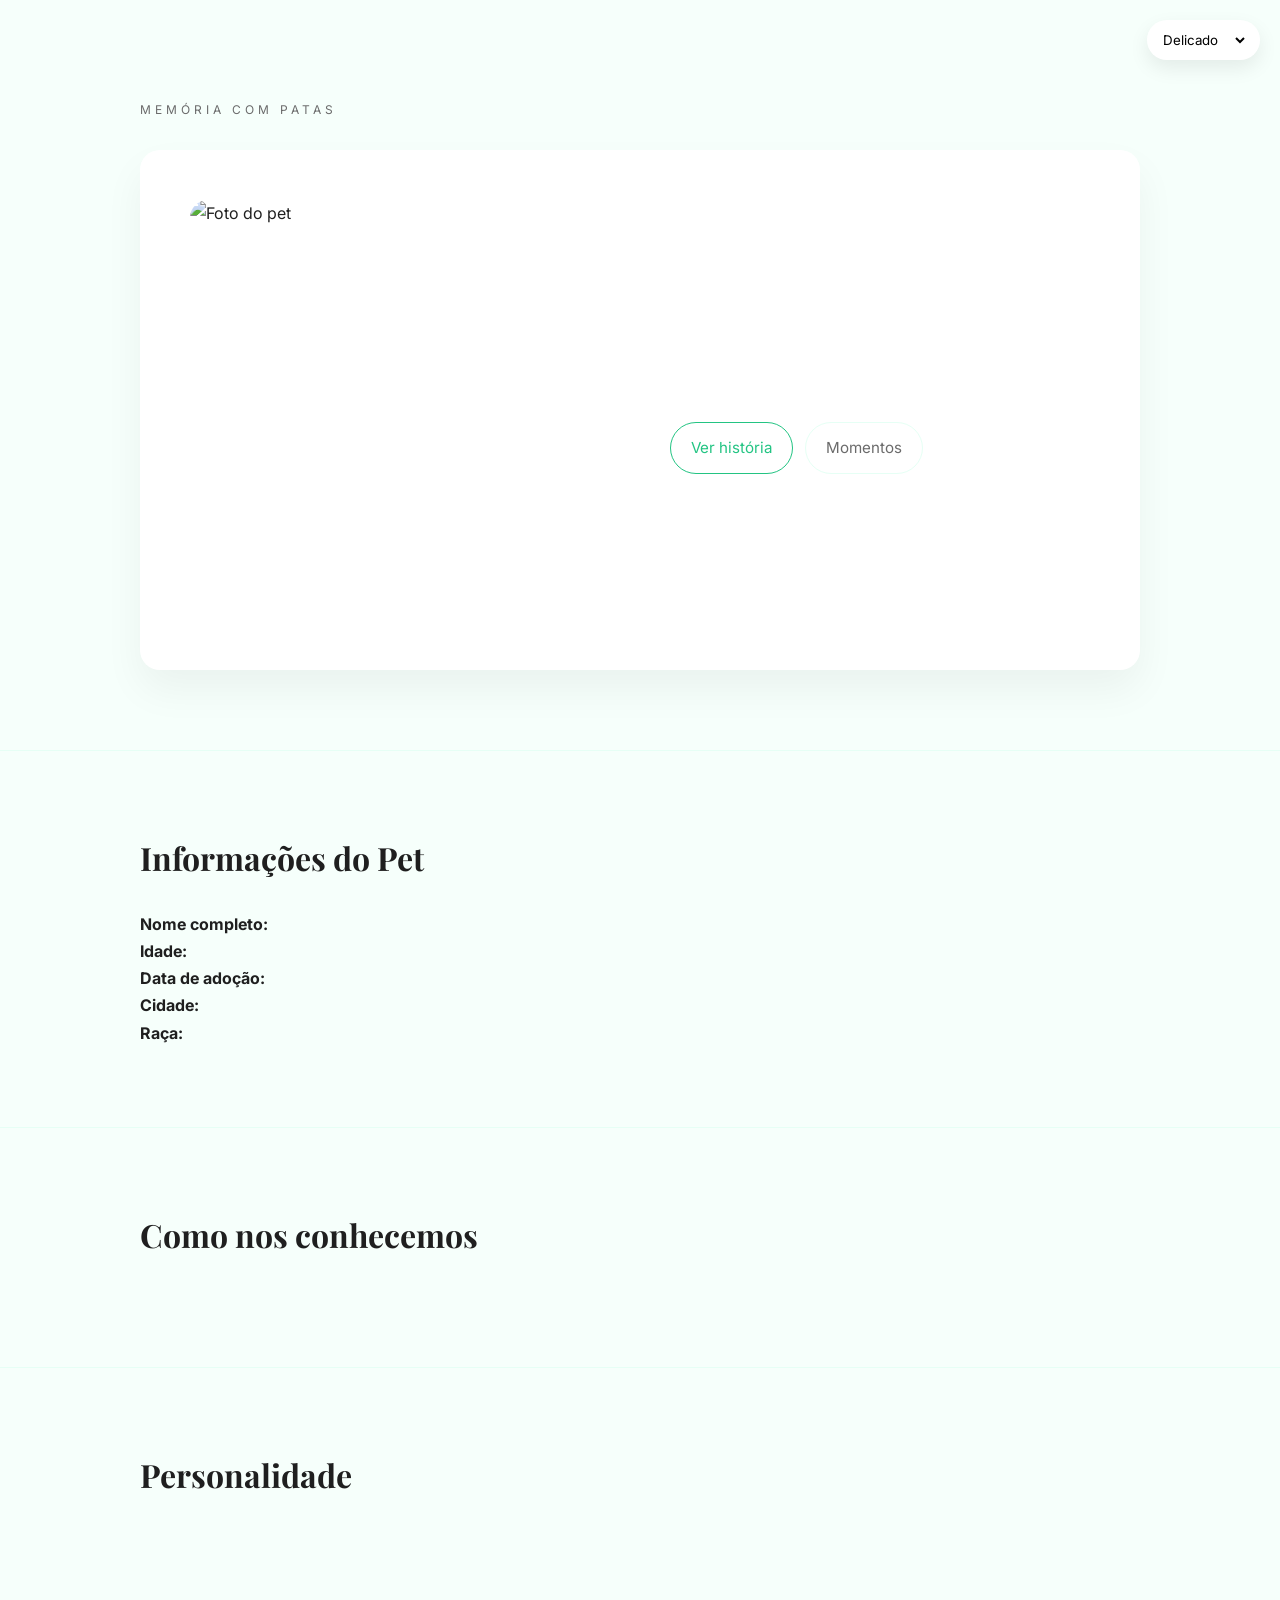
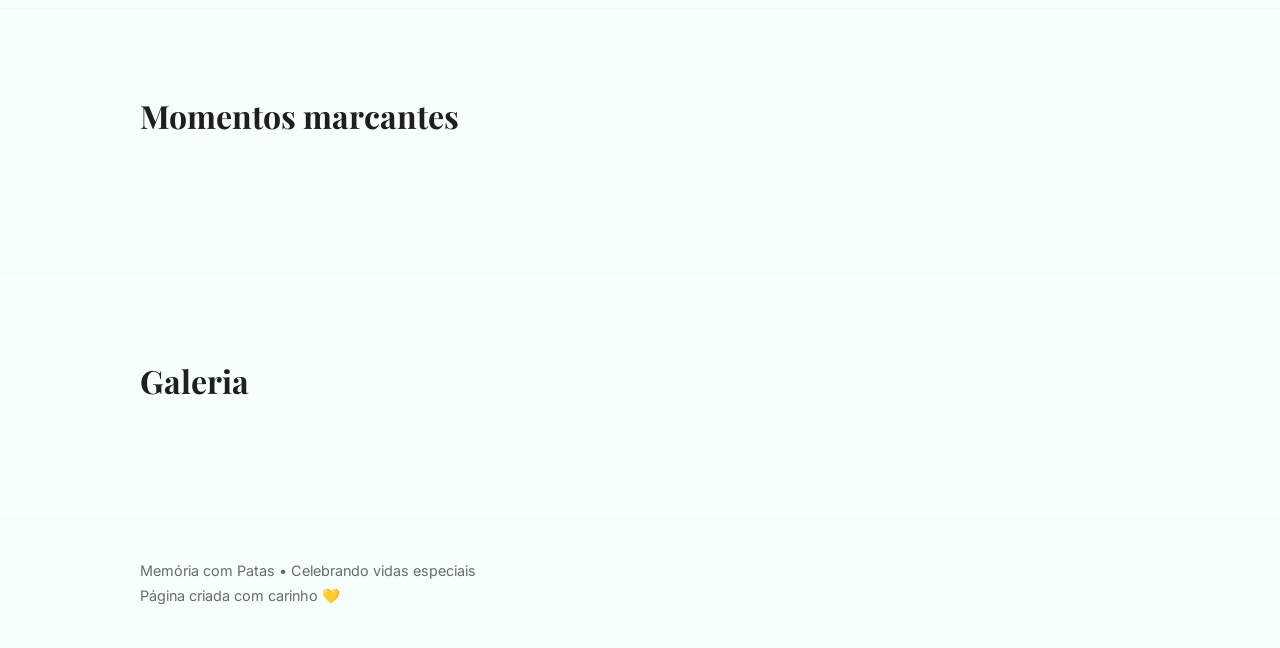
==== commit 94e54dea: "integração da API para carregar dados do pet" ====
--- a/vida-modelo-1/index.html
+++ b/vida-modelo-1/index.html
@@ -1,257 +1,237 @@
 <!DOCTYPE html>
 <html lang="pt-BR">
+
 <head>
-  <meta charset="UTF-8" />
-  <meta name="viewport" content="width=device-width, initial-scale=1.0" />
-  <title>Memória com Patas • Modelo Vida</title>
-
-  <link href="https://fonts.googleapis.com/css2?family=Inter:wght@300;400;500&family=Playfair+Display:wght@500;600;700&display=swap" rel="stylesheet">
-  <link rel="stylesheet" href="./style.css" />
+<meta charset="UTF-8">
+<meta name="viewport" content="width=device-width, initial-scale=1.0">
+
+<title>Memória com Patas • Modelo Vida</title>
+
+<link href="https://fonts.googleapis.com/css2?family=Inter:wght@300;400;500&family=Playfair+Display:wght@500;600;700&display=swap" rel="stylesheet">
+
+<link rel="stylesheet" href="./style.css">
 </head>
 
 <body>
 
-  <!-- HERO -->
-  <header class="hero">
-    <div class="container">
-      <p class="brand">Memória com Patas</p>
-
-      <div class="hero-card">
-
-        <div class="hero-media">
-         <img src="assets/img/perfil3.jpg" alt="Foto do pet">
-        </div>
-
-        <div class="hero-text">
-          <h1 class="pet-name">Luna Maria</h1>
-          <p class="pet-meta">
-            Idade: 6 anos • Adoção: 16/06/2020
-          </p>
-
-          <p class="pet-phrase">V-A-M-O-S?</p>
-
-          <div class="hero-actions">
-            <a class="btn" href="#historia">Ver história</a>
-            <a class="btn btn-ghost" href="#momentos">Momentos</a>
-          </div>
-        </div>
-
-      </div>
-    </div>
-  </header>
-
-  <section class="section">
-  <div class="container">
-    <h2>Informações do Pet</h2>
-
-    <div class="pet-info">
-      <p><strong>Nome completo:</strong> Luna Maria</p>
-      <p><strong>Idade:</strong> 6 anos</p>
-      <p><strong>Data de adoção:</strong> 16/06/2020</p>
-      <p><strong>Cidade:</strong> Teresópolis</p>
-      <p><strong>Raça:</strong> SRD</p>
-    </div>
-  </div>
-</section>
-
-  <main>
-
-    <!-- HISTÓRIA -->
-    <section id="historia" class="section">
-      <div class="container">
-        <h2>Como nos conhecemos</h2>
-        <p class="text">
-         Meu vizinho, seu Manel, a trouxe da roça. Ela chegou numa caixinha de papelão, pequena, curiosa e com aquele olhar atento que parecia observar tudo ao redor.
-
-No começo, era só mais um dia comum. Mas bastou aquele primeiro encontro para tudo mudar. Entre passos tímidos e rabinho balançando, ela começou a transformar a casa em lar.
-
-Desde então, cada cantinho ganhou nova vida — e cada rotina passou a ter mais alegria.
-        </p>
-      </div>
-    </section>
-
-    <!-- PERSONALIDADE -->
-    <section class="section">
-      <div class="container">
-        <h2>Personalidade</h2>
-        <p class="text">
-        Muito comilona, carinhosa e brincalhona.
-Adora um passeio — e fica completamente animada só de ouvir a palavra “V-A-M-O-S?”.
-
-A gente nem precisa falar direito. Basta soletrar… e ela entende.
-O rabinho começa a balançar, os olhos brilham e o coração já parece estar na rua antes mesmo da coleira aparecer.
-
-Ela tem aquele jeitinho especial de olhar nos olhos, como se entendesse cada palavra. É curiosa, companheira e sempre pronta para uma nova aventura — seja no Horto, na cachoeira ou em um simples passeio pela manhã.
-
-Mas também sabe ser tranquila: gosta de descansar perto, ficar por perto. Porque para ela, o mais importante nunca foi o lugar… e sim estar junto.
-        </p>
-      </div>
-    </section>
-
-   <!-- MOMENTOS -->
+<!-- HERO -->
+<header class="hero">
+
+<div class="container">
+
+<p class="brand">Memória com Patas</p>
+
+<div class="hero-card">
+
+<div class="hero-media">
+<img id="pet-foto" src="" alt="Foto do pet">
+</div>
+
+<div class="hero-text">
+
+<h1 class="pet-name" id="pet-nome"></h1>
+
+<p class="pet-meta" id="pet-meta"></p>
+
+<p class="pet-phrase" id="pet-frase"></p>
+
+<div class="hero-actions">
+<a class="btn" href="#historia">Ver história</a>
+<a class="btn btn-ghost" href="#momentos">Momentos</a>
+</div>
+
+</div>
+</div>
+</div>
+
+</header>
+
+
+<!-- INFORMAÇÕES -->
+<section class="section">
+
+<div class="container">
+
+<h2>Informações do Pet</h2>
+
+<div class="pet-info">
+
+<p><strong>Nome completo:</strong> <span id="info-nome"></span></p>
+
+<p><strong>Idade:</strong> <span id="info-idade"></span></p>
+
+<p><strong>Data de adoção:</strong> <span id="info-adocao"></span></p>
+
+<p><strong>Cidade:</strong> <span id="info-cidade"></span></p>
+
+<p><strong>Raça:</strong> <span id="info-raca"></span></p>
+
+</div>
+
+</div>
+</section>
+
+
+<main>
+
+<!-- HISTÓRIA -->
+<section id="historia" class="section">
+
+<div class="container">
+
+<h2>Como nos conhecemos</h2>
+
+<p class="text" id="pet-historia"></p>
+
+</div>
+
+</section>
+
+
+<!-- PERSONALIDADE -->
+<section class="section">
+
+<div class="container">
+
+<h2>Personalidade</h2>
+
+<p class="text" id="pet-personalidade"></p>
+
+</div>
+
+</section>
+
+
+<!-- MOMENTOS -->
 <section id="momentos" class="section">
-  <div class="container">
-    <h2>Momentos marcantes</h2>
-
-    <div class="moments">
-
-      <div class="moment-card">
-        <div class="moment-header">
-          <span class="moment-number">01</span>
-          <h3 class="moment-title">Manhãs na grama</h3>
-        </div>
-        <p class="moment-text">
-          O sorriso aberto, a língua de fora e o corpo relaxado na grama mostram o quanto ela ama começar o dia ao ar livre.
-        </p>
-      </div>
-galeria-
-      <div class="moment-card">
-        <div class="moment-header">
-          <span class="moment-number">02</span>
-          <h3 class="moment-title">Caminhadas na Casa de Cultura</h3>
-        </div>
-        <p class="moment-text">
-          Ela ama aquele caminho. Cheira tudo, observa tudo e anda como se conhecesse cada cantinho do lugar.
-        </p>
-      </div>
-
-      <div class="moment-card">
-        <div class="moment-header">
-          <span class="moment-number">03</span>
-          <h3 class="moment-title">Tardes no Horto Municipal</h3>
-        </div>
-        <p class="moment-text">
-          No Horto, ela se sente livre. A grama, as árvores e o vento no rosto parecem deixar ela ainda mais feliz.
-        </p>
-      </div>
-
-      <div class="moment-card">
-        <div class="moment-header">
-          <span class="moment-number">04</span>
-          <h3 class="moment-title">Aventuras na cachoeira</h3>
-        </div>
-        <p class="moment-text">
-          Água, pedras e natureza. Ela se transforma — caminha com coragem e parece sorrir o tempo todo.
-        </p>
-      </div>
-
-      <div class="moment-card">
-        <div class="moment-header">
-          <span class="moment-number">05</span>
-          <h3 class="moment-title">Descanso ao meu lado</h3>
-        </div>
-        <p class="moment-text">
-          Depois das aventuras, ela escolhe sempre o mesmo lugar: perto de mim. Porque o verdadeiro lar é onde estamos juntas.
-        </p>
-      </div>
-
-      <div class="moment-card">
-        <div class="moment-header">
-          <span class="moment-number">06</span>
-          <h3 class="moment-title">A Luninha pequena</h3>
-        </div>
-        <p class="moment-text">
-          Pequenina no tamanho, mas gigante no olhar.
-Ali começava uma história que transformaria todos os dias em companhia, carinho e descobertas.
-Era só uma filhotinha… mas já carregava dentro dela todo o amor que viria.
-        </p>
-      </div>
-
-    </div>
-  </div>
+
+<div class="container">
+
+<h2>Momentos marcantes</h2>
+
+<div class="moments" id="momentos-lista">
+
+</div>
+
+</div>
+
 </section>
 
 
 <!-- GALERIA -->
 <section class="section">
-  <div class="container">
-    <h2>Galeria</h2>
-
-    <div class="gallery">
-      <img src="assets/img/galeria-1.jpg" alt="Momento 1">
-      <img src="assets/img/galeria-02.jpg" alt="Momento 2">
-      <img src="assets/img/galeria-3.jpg" alt="Momento 3">
-      <img src="assets/img/galeria-4.jpg" alt="Momento 4">
-      <img src="assets/img/galeria-5.jpg" alt="Momento 5">
-      <img src="assets/img/galeria-06.jpg" alt="Momento 6">
-     
-    </div>
-
-  </div>
-</section>
-
-   <section class="section" id="video-section" style="display: none;">
-  <div class="container">
-    <h2>Vídeo Especial</h2>
-
-    <div class="video-wrapper">
-      <iframe 
-        id="video-frame"
-        src=""
-        title="Vídeo do pet"
-        frameborder="0"
-        allowfullscreen>
-      </iframe>
-    </div>
-  </div>
-</section>
-
-<!-- JUNTOS -->
-<section class="section" id="juntos" style="display: none;">
-  <div class="container">
-
-    <h2>Juntos</h2>
-
-    <div class="together-wrapper">
-      <div class="together-photo">
-        <img id="tutor-photo" src="" alt="Tutor e pet">
-      </div>
-
-      <div class="together-text">
-        <p>
-          Mais do que passeios, fotos e aventuras…  
-          o que realmente importa é o que construímos juntas todos os dias.
-        </p>
-
-        <p>
-          Porque o verdadeiro lar nunca foi um lugar —  
-          sempre foi estar ao seu lado.
-        </p>
-      </div>
-    </div>
-
-  </div>
-</section>
-
-  </main>
-
-  <footer class="footer">
-    <div class="container">
-      <p>Memória com Patas • Celebrando vidas especiais</p>
-      <p class="small">Página criada com carinho 💛</p>
-    </div>
-  </footer>
-
-
-
-  <!-- Música opcional -->
+
+<div class="container">
+
+<h2>Galeria</h2>
+
+<div class="gallery" id="galeria">
+
+</div>
+
+</div>
+
+</section>
+
+
+<!-- VIDEO -->
+<section class="section" id="video-section" style="display:none;">
+
+<div class="container">
+
+<h2>Vídeo Especial</h2>
+
+<div class="video-wrapper">
+
+<iframe
+id="video-frame"
+src=""
+title="Vídeo do pet"
+frameborder="0"
+allowfullscreen>
+
+</iframe>
+
+</div>
+
+</div>
+
+</section>
+
+
+<!-- TUTOR -->
+<section class="section" id="juntos" style="display:none;">
+
+<div class="container">
+
+<h2>Juntos</h2>
+
+<div class="together-wrapper">
+
+<div class="together-photo">
+<img id="tutor-photo" src="" alt="Tutor e pet">
+</div>
+
+<div class="together-text">
+
+<p>
+Mais do que passeios, fotos e aventuras…
+o que realmente importa é o que construímos juntos todos os dias.
+</p>
+
+<p>
+Porque o verdadeiro lar nunca foi um lugar —
+sempre foi estar ao seu lado.
+</p>
+
+</div>
+
+</div>
+
+</div>
+
+</section>
+
+</main>
+
+
+<footer class="footer">
+
+<div class="container">
+
+<p>Memória com Patas • Celebrando vidas especiais</p>
+
+<p class="small">Página criada com carinho 💛</p>
+
+</div>
+
+</footer>
+
+
+<!-- MÚSICA -->
 <audio id="bg-music" loop></audio>
 
-<button id="music-toggle" class="music-btn" style="display: none;">
-  🎵 Música
+<button id="music-toggle" class="music-btn" style="display:none;">
+🎵 Música
 </button>
 
-<!-- Seletor de Tema -->
+
+<!-- TEMA -->
 <div class="theme-selector">
-  <select id="theme-select">
-    <option value="delicado">Delicado</option>
-    <option value="alegre">Alegre</option>
-    <option value="moderno">Moderno</option>
-    <option value="minimalista">Minimalista</option>
-  </select>
-</div>
-
-  <script src="./script.js"></script>
+
+<select id="theme-select">
+
+<option value="delicado">Delicado</option>
+<option value="alegre">Alegre</option>
+<option value="moderno">Moderno</option>
+<option value="minimalista">Minimalista</option>
+
+</select>
+
+</div>
+
+
+<script src="./script.js"></script>
 
 </body>
 </html>
